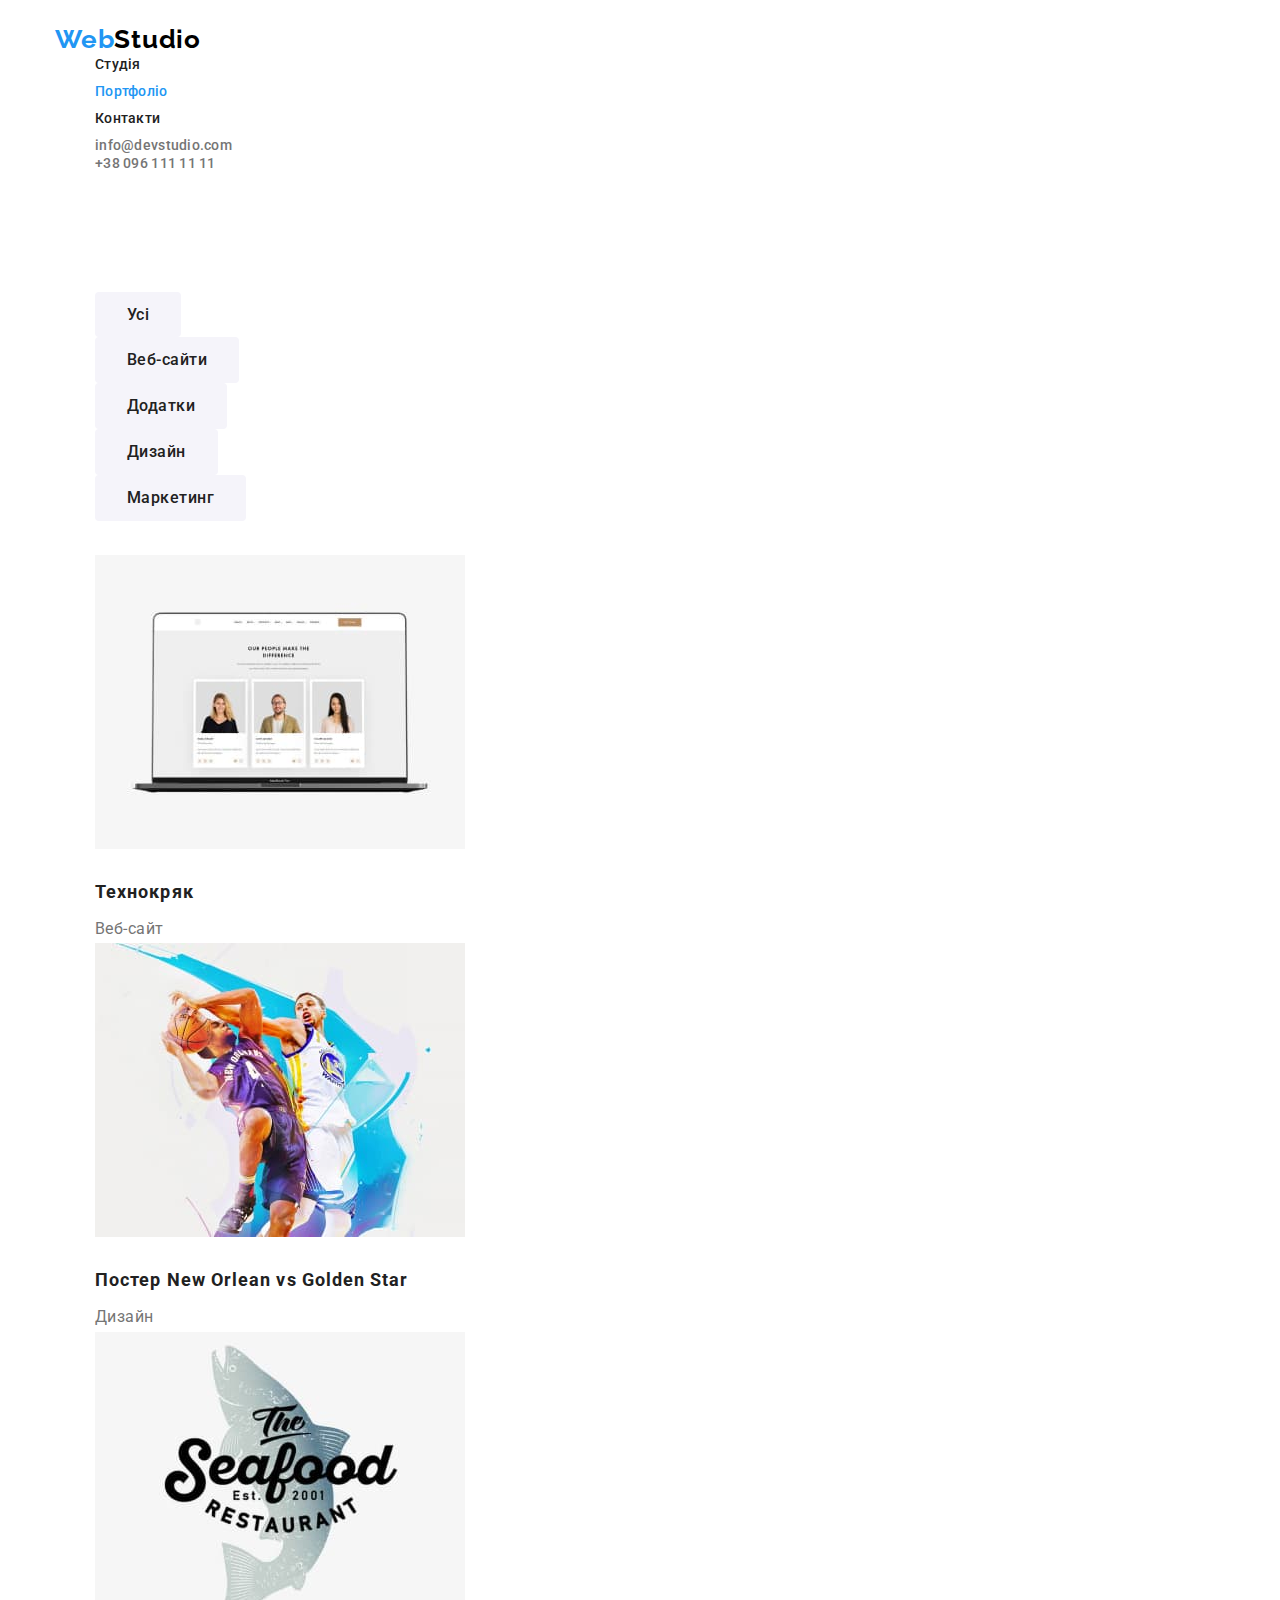
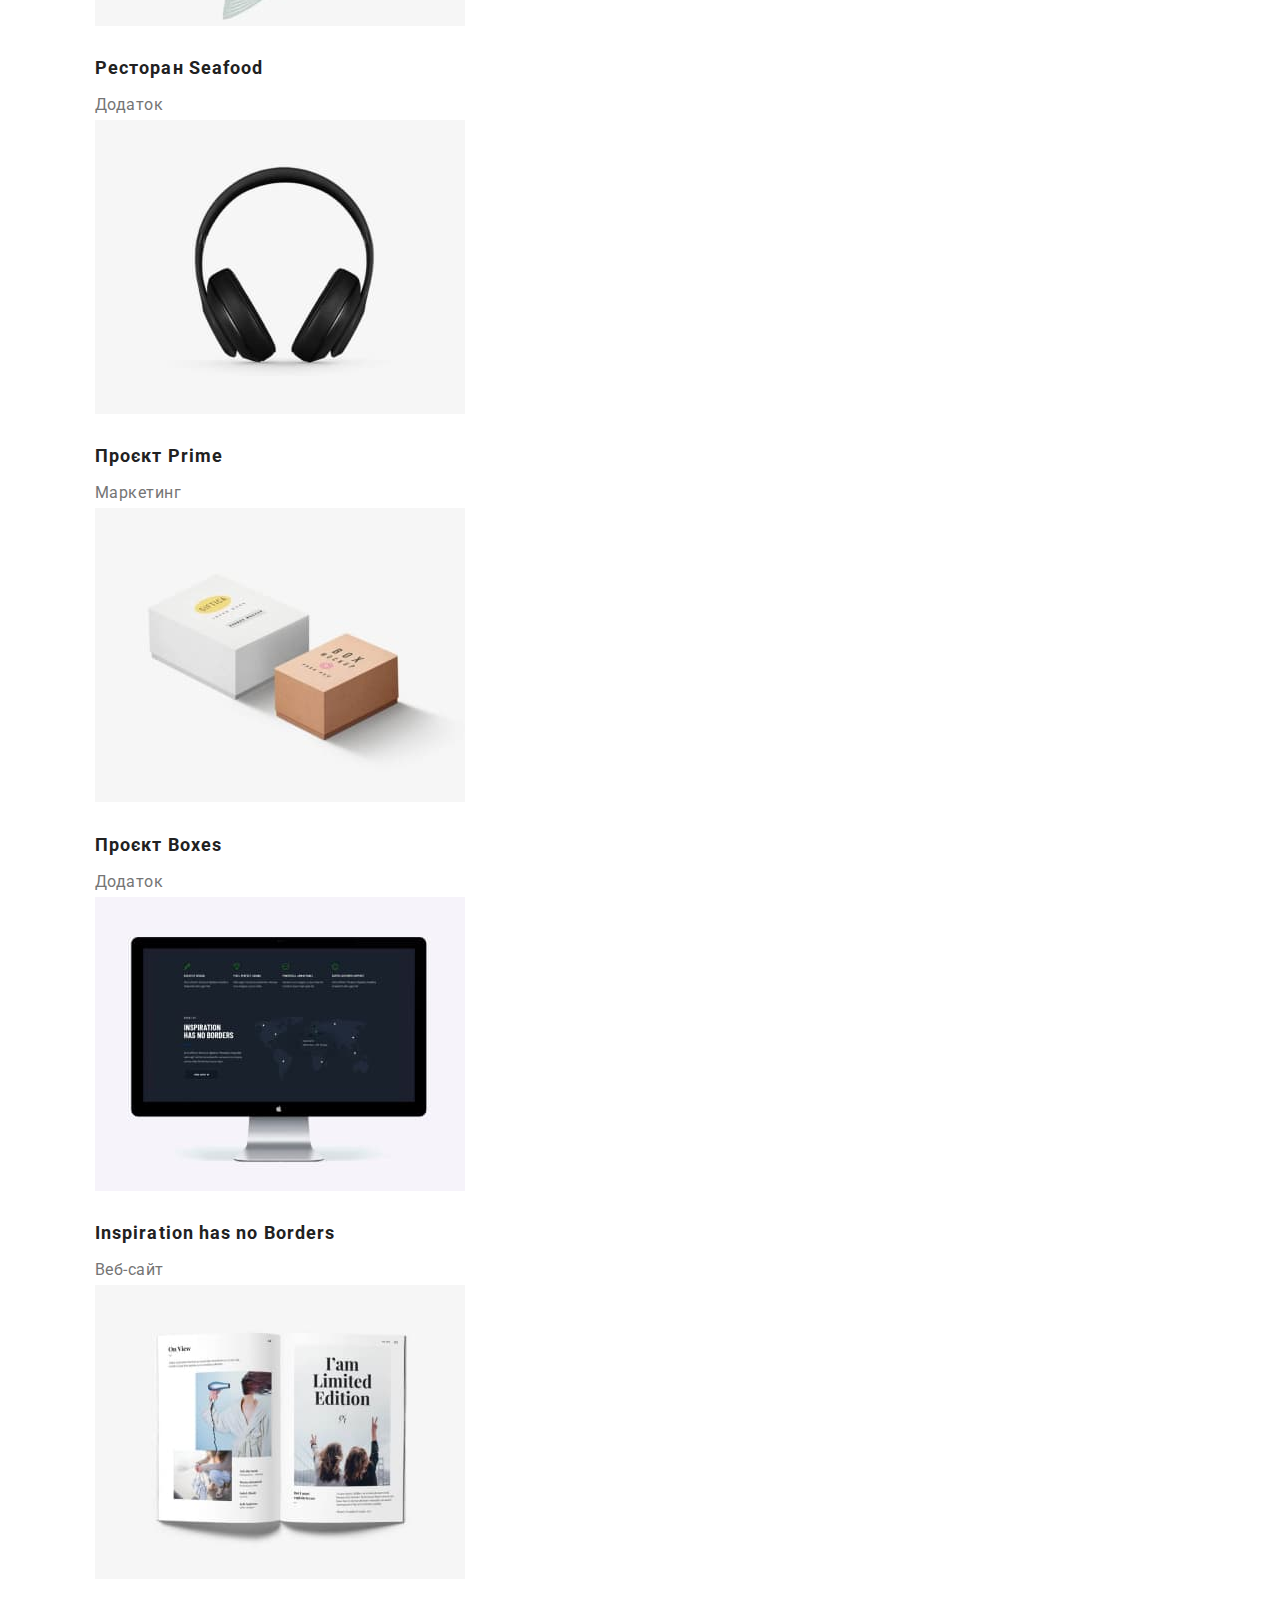
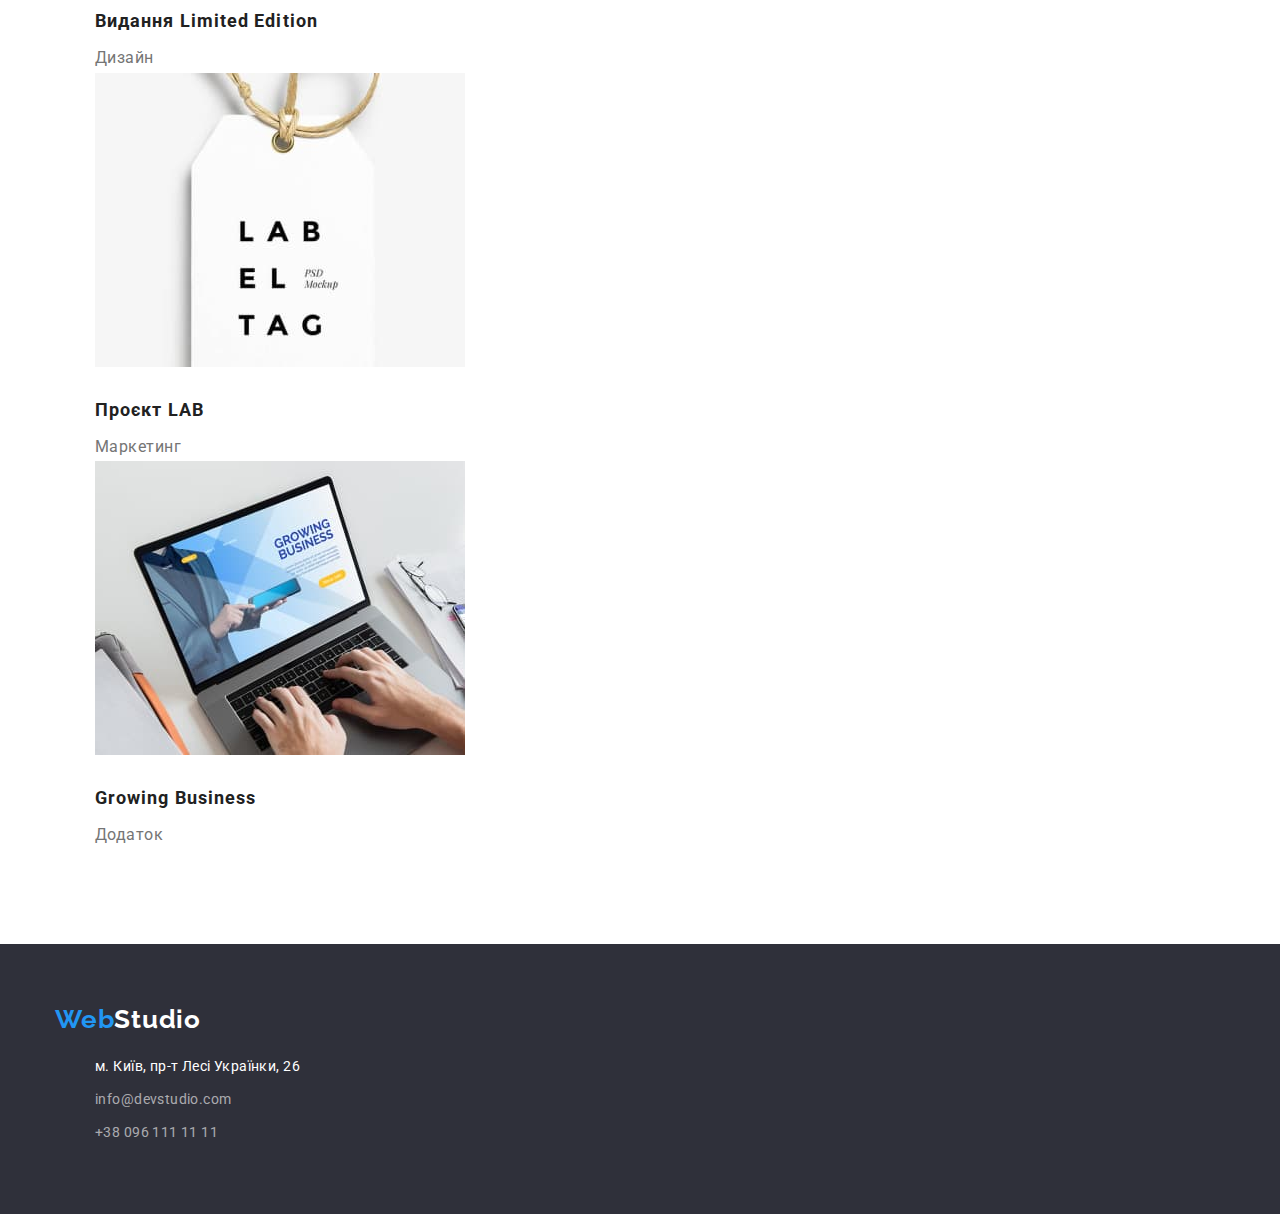
==== portfolio.html @ a7c1e278 "hw-03" ====
<!DOCTYPE html>
<html lang="uk">
  <head>
    <meta charset="UTF-8" />
    <meta http-equiv="X-UA-Compatible" content="IE=edge" />
    <meta name="viewport" content="width=device-width, initial-scale=1.0" />
    <title>Студія</title>
    <link
      href="https://fonts.googleapis.com/css2?family=Raleway:wght@700&family=Roboto:wght@400;500;700;900&display=swap"
      rel="stylesheet"
    />
    <link
      rel="stylesheet"
      href="https://cdnjs.cloudflare.com/ajax/libs/modern-normalize/1.1.0/modern-normalize.min.css"
    />
    <link rel="stylesheet" href="./css/styles.css" />
  </head>
  <body>
    <header class="header">
      <div class="container">
        <a class="logo" href="./">Web<span class="logo-studio">Studio</span></a>
        <nav>
          <ul class="site-nav list">
            <li><a class="link" href="./index.html">Студія</a></li>
            <li>
              <a class="link current" href="./portfolio.html">Портфоліо</a>
            </li>
            <li><a class="link" href="./contacts.html">Контакти</a></li>
          </ul>
        </nav>
        <ul class="contacts-header list">
          <li>
            <a class="contact" href="mailto:info@devstudio.com"
              >info@devstudio.com</a
            >
          </li>
          <li>
            <a class="contact" href="tel:+380961111111">+38 096 111 11 11</a>
          </li>
        </ul>
      </div>
    </header>

    <main>
      <section class="portfolio">
        <div class="container">
          <h1 class="visually-hidden">Портфоліо</h1>
          <ul class="list portfolio">
            <li><button class="button second" type="button">Усі</button></li>
            <li>
              <button class="button second" type="button">Веб-сайти</button>
            </li>
            <li>
              <button class="button second" type="button">Додатки</button>
            </li>
            <li><button class="button second" type="button">Дизайн</button></li>
            <li>
              <button class="button second" type="button">Маркетинг</button>
            </li>
          </ul>
          <ul class="list">
            <li>
              <a href="#"
                ><img
                  class="portfolio-img"
                  src="./images/project1.jpg"
                  width="370"
                  height="294"
                  alt="ноутбук"
                />
                <h2 class="portfolio-title">Технокряк</h2>
                <p class="portfolio-sites">Веб-сайт</p></a
              >
            </li>
            <li>
              <a href="#"
                ><img
                  class="portfolio-img"
                  src="./images/project2.jpg"
                  width="370"
                  height="294"
                  alt="баскетбол"
                />
                <h2 class="portfolio-title">
                  Постер New Orlean vs Golden Star
                </h2>
                <p class="portfolio-sites">Дизайн</p></a
              >
            </li>
            <li>
              <a href="#"
                ><img
                  class="portfolio-img"
                  src="./images/project3.jpg"
                  width="370"
                  height="294"
                  alt="ресторан"
                />
                <h2 class="portfolio-title">Ресторан Seafood</h2>
                <p class="portfolio-sites">Додаток</p></a
              >
            </li>
            <li>
              <a href="#"
                ><img
                  class="portfolio-img"
                  src="./images/project4.jpg"
                  width="370"
                  height="294"
                  alt="навушники"
                />
                <h2 class="portfolio-title">Проєкт Prime</h2>
                <p class="portfolio-sites">Маркетинг</p></a
              >
            </li>
            <li>
              <a href="#"
                ><img
                  class="portfolio-img"
                  src="./images/project5.jpg"
                  width="370"
                  height="294"
                  alt="коробки"
                />
                <h2 class="portfolio-title">Проєкт Boxes</h2>
                <p class="portfolio-sites">Додаток</p></a
              >
            </li>
            <li>
              <a href="#"
                ><img
                  class="portfolio-img"
                  src="./images/project6.jpg"
                  width="370"
                  height="294"
                  alt="монітор"
                />
                <h2 class="portfolio-title">Inspiration has no Borders</h2>
                <p class="portfolio-sites">Веб-сайт</p></a
              >
            </li>
            <li>
              <a href="#"
                ><img
                  class="portfolio-img"
                  src="./images/project7.jpg"
                  width="370"
                  height="294"
                  alt="журнал"
                />
                <h2 class="portfolio-title">Видання Limited Edition</h2>
                <p class="portfolio-sites">Дизайн</p></a
              >
            </li>
            <li>
              <a href="#"
                ><img
                  class="portfolio-img"
                  src="./images/project8.jpg"
                  width="370"
                  height="294"
                  alt="етикетка"
                />
                <h2 class="portfolio-title">Проєкт LAB</h2>
                <p class="portfolio-sites">Маркетинг</p></a
              >
            </li>

            <li>
              <a href="#"
                ><img
                  class="portfolio-img"
                  src="./images/project9.jpg"
                  width="370"
                  height="294"
                  alt="компьютер"
                />
                <h2 class="portfolio-title">Growing Business</h2>
                <p class="portfolio-sites">Додаток</p></a
              >
            </li>
          </ul>
        </div>
      </section>
    </main>
    <footer class="footer">
      <div class="container">
        <a class="logo" href="./">Web<span class="logo-footer">Studio</span></a>
        <address class="footer-address">
          <ul class="address list">
            <li>
              <a class="link location" href="#"
                >м. Київ, пр-т Лесі Українки, 26</a
              >
            </li>
            <li>
              <a class="link" href="mailto:info@devstudio.com"
                >info@devstudio.com</a
              >
            </li>
            <li>
              <a class="link" href="tel:+380961111111">+38 096 111 11 11</a>
            </li>
          </ul>
        </address>
      </div>
    </footer>
  </body>
</html>
---- css/styles.css ----
/* цвет основного цекста #212121 */
/* вторичный цвет #757575 */
/* белый #FFFFFF */
/* цвет акцента #2196F3 */
/* вторчный цвет фона #2F303A */

/* Стилізація сторінки студія */

html {
  box-sizing: border-box;
}

*,
*::before,
*::after {
  box-sizing: inherit;
}

:root {
  --primary-text-color: #212121;
  --secondary-text-color: #757575;
  --accent-text-color: #2196f3;
  --white-proect-color: #ffffff;
}

body {
  margin: 0;
  background-color: var(--white-proect-color);
  color: var(--primary-text-color);
  font-family: Roboto, sans-serif;
}

.container {
  width: 1200px;
  padding-left: 15px;
  padding-right: 15px;
  margin-right: auto;
  margin-left: auto;
}

.list {
  list-style: none;
  margin-top: 0;
  margin-bottom: 0;
}

a {
  text-decoration: none;
}

.visually-hidden {
  position: absolute;
  width: 1px;
  height: 1px;
  margin: -1px;
  border: 0;
  padding: 0;

  white-space: nowrap;
  clip-path: inset(100%);
  clip: rect(0 0 0 0);
  overflow: hidden;
}

/* Header */
.header {
  padding-top: 24px;
  padding-bottom: 25px;
}

.logo {
  color: var(--accent-text-color);
  font-family: "Raleway", sans-serif;
  font-weight: 700;
  font-size: 26px;
  line-height: 1.19;
  letter-spacing: 0.03em;
}

.logo-studio {
  color: #000000;
}

/* Nav */
.site-nav .link {
  color: var(--primary-text-color);
  font-weight: 500;
  font-size: 14px;
  line-height: 1.14;
  letter-spacing: 0.02em;
}

.current.link {
  color: var(--accent-text-color);
}

.site-nav .link:hover,
.site-nav .link:focus {
  color: var(--accent-text-color);
}

.contacts-header .contact {
  color: var(--secondary-text-color);
  font-weight: 500;
  font-size: 14px;
  line-height: 1.14;
  letter-spacing: 0.02em;
}

.contacts-header .contact:hover,
.contacts-header .contact:focus {
  color: var(--accent-text-color);
}

/* main */

/* шапка */

.hero {
  background-color: #2f303a;
  padding-top: 200px;
  padding-bottom: 200px;
}

.hero-title {
  margin-top: 0;
  margin-bottom: 30px;
  font-weight: 900;
  font-size: 44px;
  line-height: 1.36;
  text-align: center;
  letter-spacing: 0.06em;
  text-transform: uppercase;
  color: var(--white-proect-color);
}

.button {
  margin-left: auto;
  margin-right: auto;
  background-color: var(--accent-text-color);
  border-radius: 4px;
  padding: 10px 32px;
  font-family: inherit;
  font-weight: 700;
  font-size: 16px;
  line-height: 1.87;
  display: flex;
  align-items: center;

  letter-spacing: 0.06em;

  color: var(--white-proect-color);
}

.button:hover,
.button:focus {
  background-color: #188ce8;
}

/* <!-- особливості --> */
.section {
  padding-top: 94px;
  padding-bottom: 94px;
}

.section-paragraph {
  margin-top: 0;
  margin-bottom: 0px;
  font-size: 14px;
  line-height: 1.71;
  letter-spacing: 0.03em;
  color: var(--secondary-text-color);
}

.section-title {
  margin-top: 0;
  margin-bottom: 10px;
  font-size: 14px;
  line-height: 1.14;
  letter-spacing: 0.03em;
  text-transform: uppercase;
}

/* заголовки другого рівня */

.box {
  margin-top: 0;
  margin-bottom: 50px;
  font-size: 36px;
  line-height: 1.16;
  text-align: center;
  letter-spacing: 0.03em;
}

/* <!-- команда --> */

.team {
  background-color: #f5f4fa;
  padding-top: 94px;
  padding-bottom: 94px;
}

.team-photo {
  margin-bottom: 30px;
}

.team-name {
  margin-top: 0;
  margin-bottom: 10px;
  font-weight: 500;
  font-size: 16px;
  line-height: 1.18;
  letter-spacing: 0.03em;
}

.team-job {
  margin-top: 0;
  margin-bottom: 0px;
  font-size: 16px;
  line-height: 1.18;
  letter-spacing: 0.03em;
  color: var(--secondary-text-color);
}

/* footer */

.footer {
  background-color: #2f303a;
  padding-top: 60px;
  padding-bottom: 60px;
}

.logo-footer {
  color: var(--white-proect-color);
  display: inline-block;
  margin-bottom: 20px;
}

.footer-address {
  font-style: normal;
}

.link {
  display: inline-block;
  margin-bottom: 9px;
  font-weight: 400;
  font-size: 14px;
  line-height: 1.71;
  letter-spacing: 0.03em;
  color: rgba(255, 255, 255, 0.6);
}

.address .link:hover,
.address .link:focus {
  color: var(--accent-text-color);
}

.location.link {
  color: var(--white-proect-color);
  display: inline-block;
  margin-bottom: 9px;
}

/* стилізація сторінки портфоліо */

.portfolio.list {
  padding-top: 0;
  padding-bottom: 0;
  margin-bottom: 34px;
}
 .portfolio-img {
  display: inline-block;
  margin-bottom: 20px;
 }

.portfolio {
  padding-bottom: 94px;
  padding-top: 94px;
}

.second.button {
  display: inline-block;

  color: var(--primary-text-color);
  font-family: inherit;
  font-weight: 500;
  font-size: 16px;
  line-height: 1.62;
  letter-spacing: 0.03em;
  background: #f5f4fa;
  border-radius: 4px;
  border: none;
}

.second.button:hover,
.second.button:focus {
  color: var(--white-proect-color);
  background-color: var(--accent-text-color);
}

.portfolio-title {
  margin-top: 0;
  margin-bottom: 4px;
  font-weight: 700;
  font-size: 18px;
  line-height: 2;
  letter-spacing: 0.06em;
}

.portfolio .portfolio-title {
  color: var(--primary-text-color);
}

.portfolio-sites {
  margin: 0;
  font-weight: 400;
  font-size: 16px;
  line-height: 1.87;
  letter-spacing: 0.03em;
  color: var(--secondary-text-color);
}
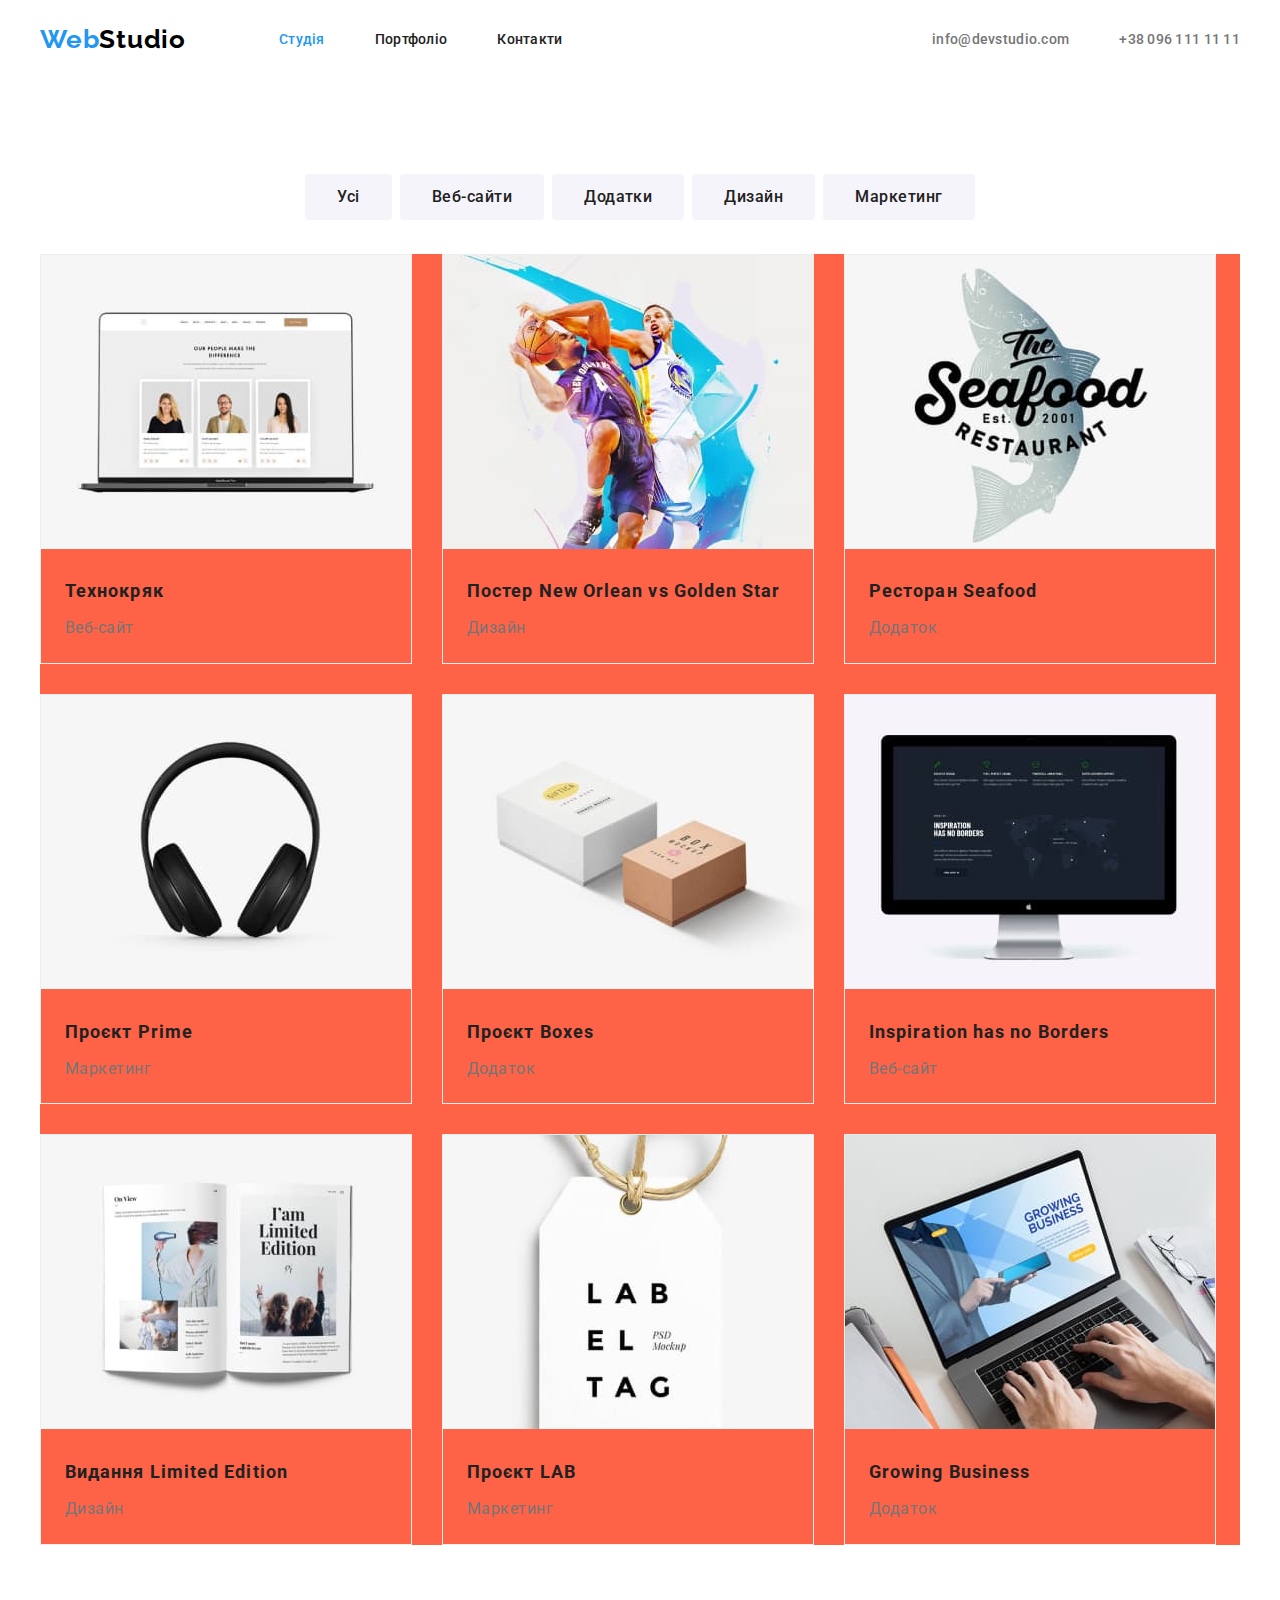
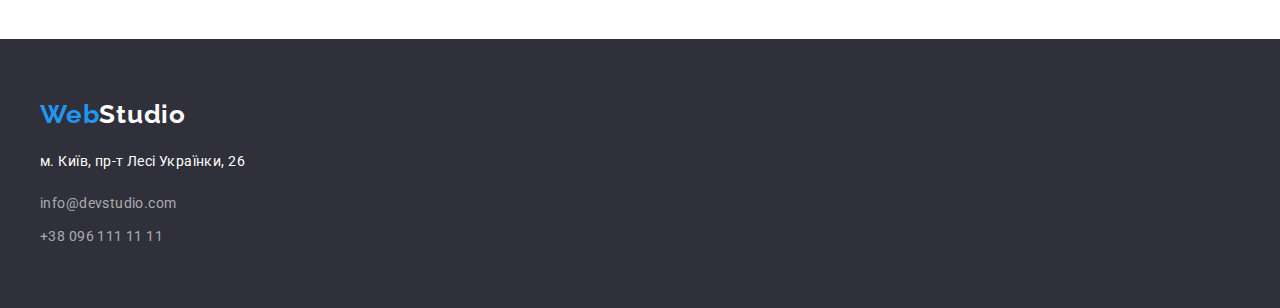
==== commit 853f396b: "update hw03" ====
--- a/portfolio.html
+++ b/portfolio.html
@@ -17,24 +17,28 @@
   </head>
   <body>
     <header class="header">
-      <div class="container">
+      <div class="container main-nav">
         <a class="logo" href="./">Web<span class="logo-studio">Studio</span></a>
         <nav>
           <ul class="site-nav list">
-            <li><a class="link" href="./index.html">Студія</a></li>
-            <li>
-              <a class="link current" href="./portfolio.html">Портфоліо</a>
-            </li>
-            <li><a class="link" href="./contacts.html">Контакти</a></li>
+            <li class="item">
+              <a class="link current" href="./index.html">Студія</a>
+            </li>
+            <li class="item">
+              <a class="link" href="./portfolio.html">Портфоліо</a>
+            </li>
+            <li class="item">
+              <a class="link" href="./contacts.html">Контакти</a>
+            </li>
           </ul>
         </nav>
         <ul class="contacts-header list">
-          <li>
+          <li class="item">
             <a class="contact" href="mailto:info@devstudio.com"
               >info@devstudio.com</a
             >
           </li>
-          <li>
+          <li class="item">
             <a class="contact" href="tel:+380961111111">+38 096 111 11 11</a>
           </li>
         </ul>
@@ -46,20 +50,24 @@
         <div class="container">
           <h1 class="visually-hidden">Портфоліо</h1>
           <ul class="list portfolio">
-            <li><button class="button second" type="button">Усі</button></li>
-            <li>
+            <li class="portfolio-button">
+              <button class="button second" type="button">Усі</button>
+            </li>
+            <li class="portfolio-button">
               <button class="button second" type="button">Веб-сайти</button>
             </li>
-            <li>
+            <li class="portfolio-button">
               <button class="button second" type="button">Додатки</button>
             </li>
-            <li><button class="button second" type="button">Дизайн</button></li>
-            <li>
+            <li class="portfolio-button">
+              <button class="button second" type="button">Дизайн</button>
+            </li>
+            <li class="portfolio-button">
               <button class="button second" type="button">Маркетинг</button>
             </li>
           </ul>
-          <ul class="list">
-            <li>
+          <ul class="list portfolio-imgs">
+            <li class="cards">
               <a href="#"
                 ><img
                   class="portfolio-img"
@@ -72,7 +80,7 @@
                 <p class="portfolio-sites">Веб-сайт</p></a
               >
             </li>
-            <li>
+            <li class="cards">
               <a href="#"
                 ><img
                   class="portfolio-img"
@@ -87,7 +95,7 @@
                 <p class="portfolio-sites">Дизайн</p></a
               >
             </li>
-            <li>
+            <li class="cards">
               <a href="#"
                 ><img
                   class="portfolio-img"
@@ -100,7 +108,7 @@
                 <p class="portfolio-sites">Додаток</p></a
               >
             </li>
-            <li>
+            <li class="cards">
               <a href="#"
                 ><img
                   class="portfolio-img"
@@ -113,7 +121,7 @@
                 <p class="portfolio-sites">Маркетинг</p></a
               >
             </li>
-            <li>
+            <li class="cards">
               <a href="#"
                 ><img
                   class="portfolio-img"
@@ -126,7 +134,7 @@
                 <p class="portfolio-sites">Додаток</p></a
               >
             </li>
-            <li>
+            <li class="cards">
               <a href="#"
                 ><img
                   class="portfolio-img"
@@ -139,7 +147,7 @@
                 <p class="portfolio-sites">Веб-сайт</p></a
               >
             </li>
-            <li>
+            <li class="cards">
               <a href="#"
                 ><img
                   class="portfolio-img"
@@ -152,7 +160,7 @@
                 <p class="portfolio-sites">Дизайн</p></a
               >
             </li>
-            <li>
+            <li class="cards">
               <a href="#"
                 ><img
                   class="portfolio-img"
@@ -166,7 +174,7 @@
               >
             </li>
 
-            <li>
+            <li class="cards">
               <a href="#"
                 ><img
                   class="portfolio-img"
@@ -188,17 +196,17 @@
         <a class="logo" href="./">Web<span class="logo-footer">Studio</span></a>
         <address class="footer-address">
           <ul class="address list">
-            <li>
+            <li class="end">
               <a class="link location" href="#"
                 >м. Київ, пр-т Лесі Українки, 26</a
               >
             </li>
-            <li>
+            <li class="end">
               <a class="link" href="mailto:info@devstudio.com"
                 >info@devstudio.com</a
               >
             </li>
-            <li>
+            <li class="end">
               <a class="link" href="tel:+380961111111">+38 096 111 11 11</a>
             </li>
           </ul>
--- a/css/styles.css
+++ b/css/styles.css
@@ -31,7 +31,7 @@
 }
 
 .container {
-  width: 1200px;
+  width: 1230px;
   padding-left: 15px;
   padding-right: 15px;
   margin-right: auto;
@@ -42,6 +42,7 @@
   list-style: none;
   margin-top: 0;
   margin-bottom: 0;
+  padding: 0;
 }
 
 a {
@@ -82,6 +83,21 @@
 }
 
 /* Nav */
+
+.main-nav {
+  display: flex;
+  align-items: center;
+}
+
+.site-nav {
+  display: flex;
+  margin-left: 93px;
+}
+
+.site-nav .item:not(:last-child) {
+  margin-right: 50px;
+}
+
 .site-nav .link {
   color: var(--primary-text-color);
   font-weight: 500;
@@ -99,6 +115,15 @@
   color: var(--accent-text-color);
 }
 
+.contacts-header {
+  display: flex;
+  margin-left: auto;
+}
+
+.contacts-header .item + .item {
+  margin-left: 50px;
+}
+
 .contacts-header .contact {
   color: var(--secondary-text-color);
   font-weight: 500;
@@ -120,23 +145,25 @@
   background-color: #2f303a;
   padding-top: 200px;
   padding-bottom: 200px;
+  text-align: center;
 }
 
 .hero-title {
   margin-top: 0;
   margin-bottom: 30px;
+  margin-left: auto;
+  margin-right: auto;
   font-weight: 900;
   font-size: 44px;
   line-height: 1.36;
-  text-align: center;
+  width: 696px;
+
   letter-spacing: 0.06em;
   text-transform: uppercase;
   color: var(--white-proect-color);
 }
 
 .button {
-  margin-left: auto;
-  margin-right: auto;
   background-color: var(--accent-text-color);
   border-radius: 4px;
   padding: 10px 32px;
@@ -144,7 +171,7 @@
   font-weight: 700;
   font-size: 16px;
   line-height: 1.87;
-  display: flex;
+
   align-items: center;
 
   letter-spacing: 0.06em;
@@ -158,6 +185,20 @@
 }
 
 /* <!-- особливості --> */
+
+.specials .list {
+  display: flex;
+}
+
+.elements {
+  width: calc((100%-90px) / 4);
+  margin-right: 30px;
+}
+
+.elements:nth-child(4n) {
+  margin-right: 0;
+}
+
 .section {
   padding-top: 94px;
   padding-bottom: 94px;
@@ -192,7 +233,33 @@
   letter-spacing: 0.03em;
 }
 
+/* <!-- чим ми займаємось --> */
+.employment .list {
+  display: flex;
+}
+
+.images {
+  width: calc((100%-60px) / 3);
+  margin-right: 30px;
+}
+
+.images:nth-child(3n) {
+  margin-right: 0;
+}
+
 /* <!-- команда --> */
+
+.people .list {
+  display: flex;
+}
+
+.workers {
+  width: calc((100%-90px) / 4);
+  margin-right: 30px;
+}
+.workers:nth-child(4n) {
+  margin-right: 0;
+}
 
 .team {
   background-color: #f5f4fa;
@@ -240,9 +307,16 @@
   font-style: normal;
 }
 
+.end {
+  margin-bottom: 9px;
+}
+
+.end:last-child {
+  margin-bottom: 0;
+}
+
 .link {
   display: inline-block;
-  margin-bottom: 9px;
   font-weight: 400;
   font-size: 14px;
   line-height: 1.71;
@@ -264,14 +338,23 @@
 /* стилізація сторінки портфоліо */
 
 .portfolio.list {
+  display: flex;
+  justify-content: center;
+}
+
+.portfolio-button {
+  margin-right: 8px;
+}
+
+.portfolio-button:last-child {
+  margin-right: 0;
+}
+
+.portfolio.list {
   padding-top: 0;
   padding-bottom: 0;
   margin-bottom: 34px;
 }
- .portfolio-img {
-  display: inline-block;
-  margin-bottom: 20px;
- }
 
 .portfolio {
   padding-bottom: 94px;
@@ -298,7 +381,21 @@
   background-color: var(--accent-text-color);
 }
 
+.portfolio-imgs {
+  display: flex;
+  flex-wrap: wrap;
+  gap: 30px;
+  background-color: tomato;
+}
+
+.cards {
+  border: 1px solid #eeeeee;
+}
+
 .portfolio-title {
+  padding-top: 20px;
+  padding-left: 24px;
+  padding-right: 24px;
   margin-top: 0;
   margin-bottom: 4px;
   font-weight: 700;
@@ -312,6 +409,9 @@
 }
 
 .portfolio-sites {
+  padding-bottom: 20px;
+  padding-left: 24px;
+  padding-right: 24px;
   margin: 0;
   font-weight: 400;
   font-size: 16px;
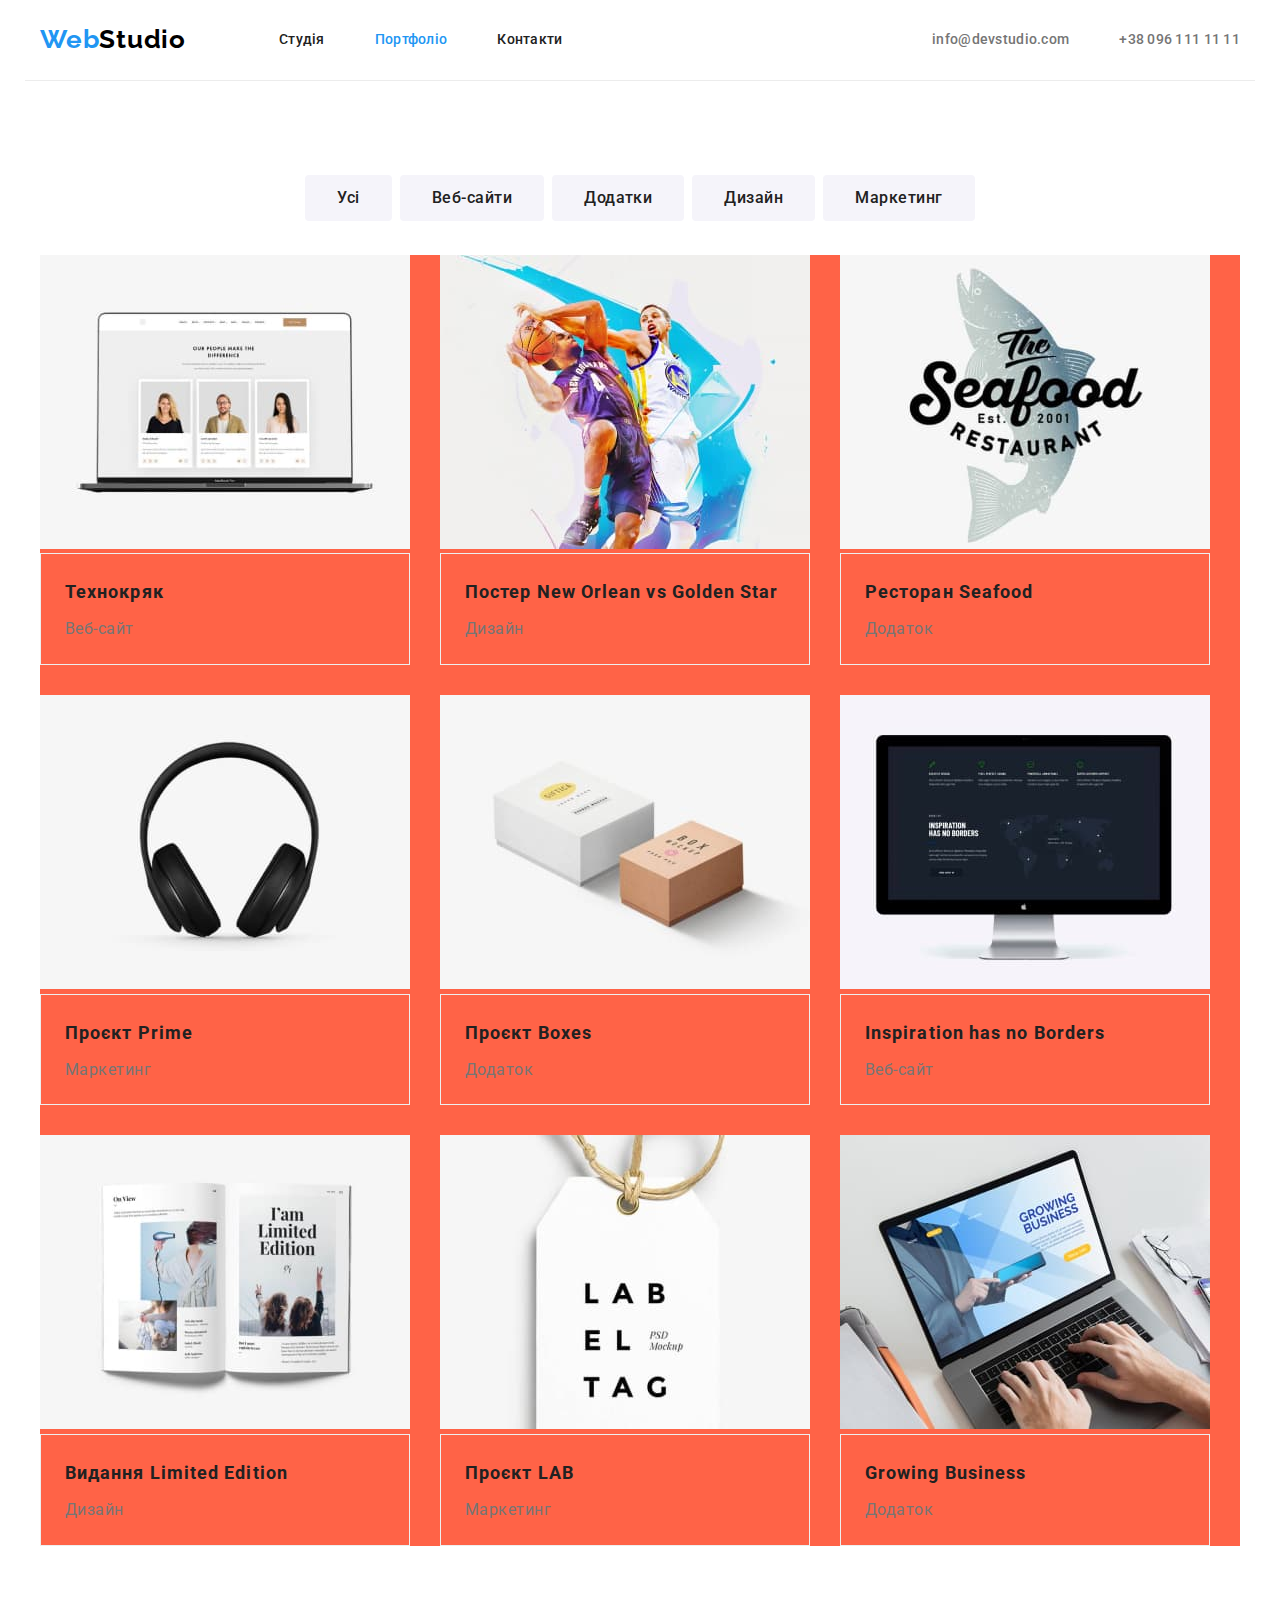
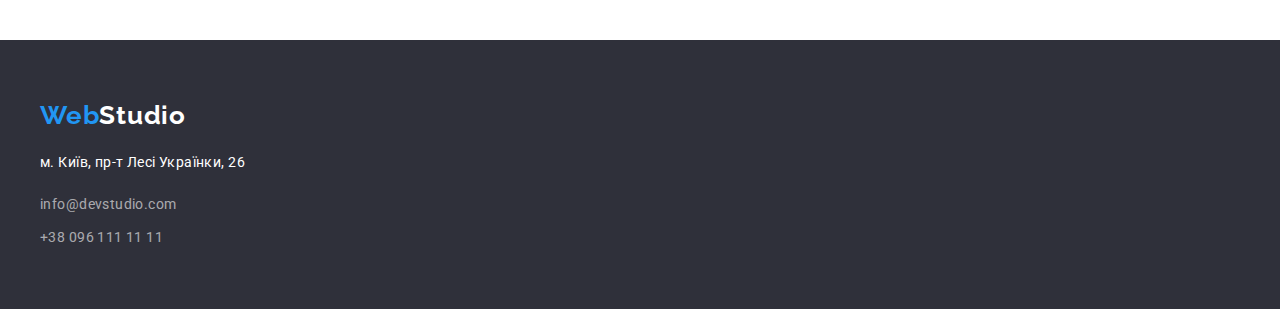
==== commit 8dc5ce96: "update1 hw3" ====
--- a/portfolio.html
+++ b/portfolio.html
@@ -22,10 +22,10 @@
         <nav>
           <ul class="site-nav list">
             <li class="item">
-              <a class="link current" href="./index.html">Студія</a>
+              <a class="link " href="./index.html">Студія</a>
             </li>
             <li class="item">
-              <a class="link" href="./portfolio.html">Портфоліо</a>
+              <a class="link current" href="./portfolio.html">Портфоліо</a>
             </li>
             <li class="item">
               <a class="link" href="./contacts.html">Контакти</a>
@@ -76,8 +76,8 @@
                   height="294"
                   alt="ноутбук"
                 />
-                <h2 class="portfolio-title">Технокряк</h2>
-                <p class="portfolio-sites">Веб-сайт</p></a
+                <div class="title-sites"><h2 class="portfolio-title">Технокряк</h2>
+                <p class="portfolio-sites">Веб-сайт</p></div></a
               >
             </li>
             <li class="cards">
@@ -89,10 +89,10 @@
                   height="294"
                   alt="баскетбол"
                 />
-                <h2 class="portfolio-title">
+                <div class="title-sites"><h2 class="portfolio-title">
                   Постер New Orlean vs Golden Star
                 </h2>
-                <p class="portfolio-sites">Дизайн</p></a
+                <p class="portfolio-sites">Дизайн</p></div></a
               >
             </li>
             <li class="cards">
@@ -104,8 +104,8 @@
                   height="294"
                   alt="ресторан"
                 />
-                <h2 class="portfolio-title">Ресторан Seafood</h2>
-                <p class="portfolio-sites">Додаток</p></a
+                <div class="title-sites"><h2 class="portfolio-title">Ресторан Seafood</h2>
+                <p class="portfolio-sites">Додаток</p></div></a
               >
             </li>
             <li class="cards">
@@ -117,8 +117,8 @@
                   height="294"
                   alt="навушники"
                 />
-                <h2 class="portfolio-title">Проєкт Prime</h2>
-                <p class="portfolio-sites">Маркетинг</p></a
+                <div class="title-sites"><h2 class="portfolio-title">Проєкт Prime</h2>
+                <p class="portfolio-sites">Маркетинг</p></div></a
               >
             </li>
             <li class="cards">
@@ -130,8 +130,8 @@
                   height="294"
                   alt="коробки"
                 />
-                <h2 class="portfolio-title">Проєкт Boxes</h2>
-                <p class="portfolio-sites">Додаток</p></a
+                <div class="title-sites"><h2 class="portfolio-title">Проєкт Boxes</h2>
+                <p class="portfolio-sites">Додаток</p></div></a
               >
             </li>
             <li class="cards">
@@ -143,8 +143,8 @@
                   height="294"
                   alt="монітор"
                 />
-                <h2 class="portfolio-title">Inspiration has no Borders</h2>
-                <p class="portfolio-sites">Веб-сайт</p></a
+                <div class="title-sites"><h2 class="portfolio-title">Inspiration has no Borders</h2>
+                <p class="portfolio-sites">Веб-сайт</p></div></a
               >
             </li>
             <li class="cards">
@@ -156,8 +156,8 @@
                   height="294"
                   alt="журнал"
                 />
-                <h2 class="portfolio-title">Видання Limited Edition</h2>
-                <p class="portfolio-sites">Дизайн</p></a
+                <div class="title-sites"><h2 class="portfolio-title">Видання Limited Edition</h2>
+                <p class="portfolio-sites">Дизайн</p></div></a
               >
             </li>
             <li class="cards">
@@ -169,8 +169,8 @@
                   height="294"
                   alt="етикетка"
                 />
-                <h2 class="portfolio-title">Проєкт LAB</h2>
-                <p class="portfolio-sites">Маркетинг</p></a
+                <div class="title-sites"><h2 class="portfolio-title">Проєкт LAB</h2>
+                <p class="portfolio-sites">Маркетинг</p></div></a
               >
             </li>
 
@@ -183,8 +183,8 @@
                   height="294"
                   alt="компьютер"
                 />
-                <h2 class="portfolio-title">Growing Business</h2>
-                <p class="portfolio-sites">Додаток</p></a
+                <div class="title-sites"><h2 class="portfolio-title">Growing Business</h2>
+                <p class="portfolio-sites">Додаток</p></div></a
               >
             </li>
           </ul>
--- a/css/styles.css
+++ b/css/styles.css
@@ -64,9 +64,11 @@
 }
 
 /* Header */
-.header {
+
+ .main-nav {
   padding-top: 24px;
   padding-bottom: 25px;
+  border-bottom: 1px solid #ECECEC;
 }
 
 .logo {
@@ -337,6 +339,7 @@
 
 /* стилізація сторінки портфоліо */
 
+
 .portfolio.list {
   display: flex;
   justify-content: center;
@@ -388,14 +391,19 @@
   background-color: tomato;
 }
 
-.cards {
+
+/* .cards {
+  flex-basis: calc((100% - 60px) / 3);
+}  */
+
+.title-sites {
+  padding: 20px 24px;
   border: 1px solid #eeeeee;
-}
+  
+}
+
 
 .portfolio-title {
-  padding-top: 20px;
-  padding-left: 24px;
-  padding-right: 24px;
   margin-top: 0;
   margin-bottom: 4px;
   font-weight: 700;
@@ -409,9 +417,6 @@
 }
 
 .portfolio-sites {
-  padding-bottom: 20px;
-  padding-left: 24px;
-  padding-right: 24px;
   margin: 0;
   font-weight: 400;
   font-size: 16px;
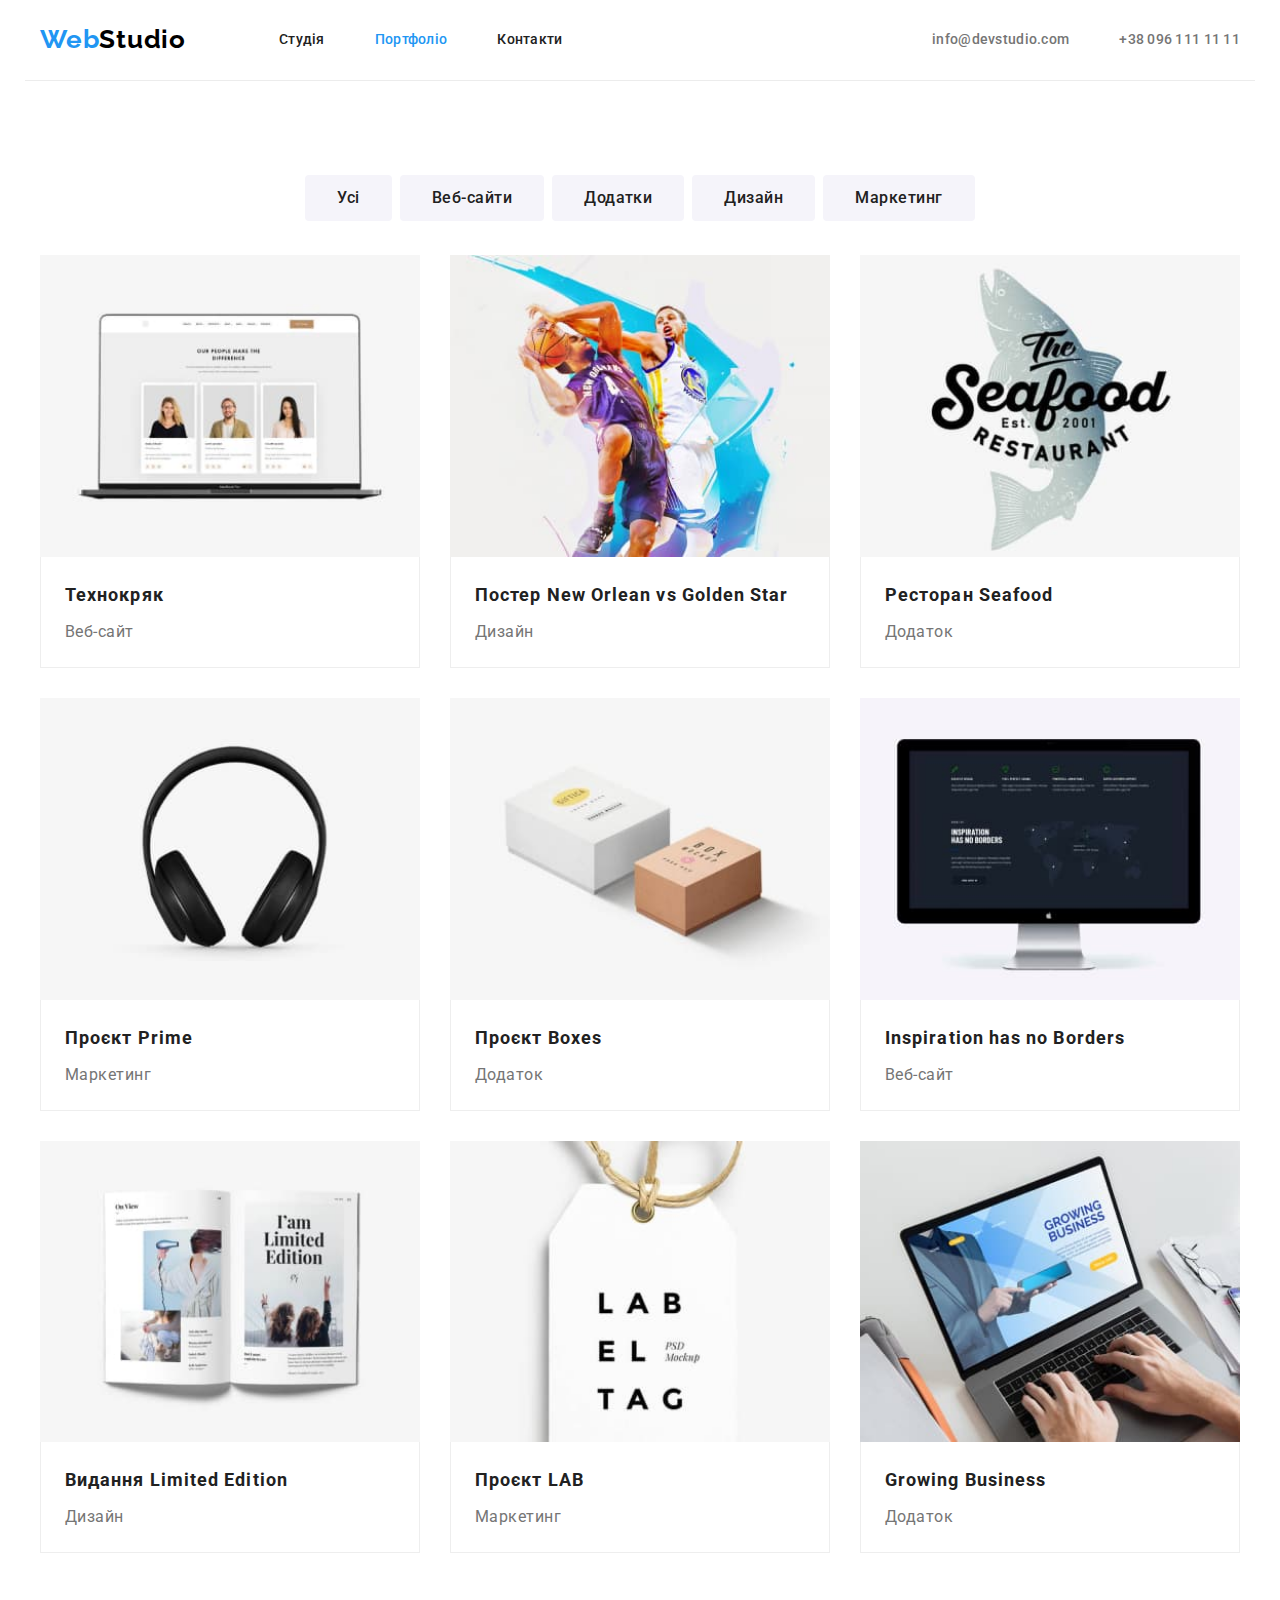
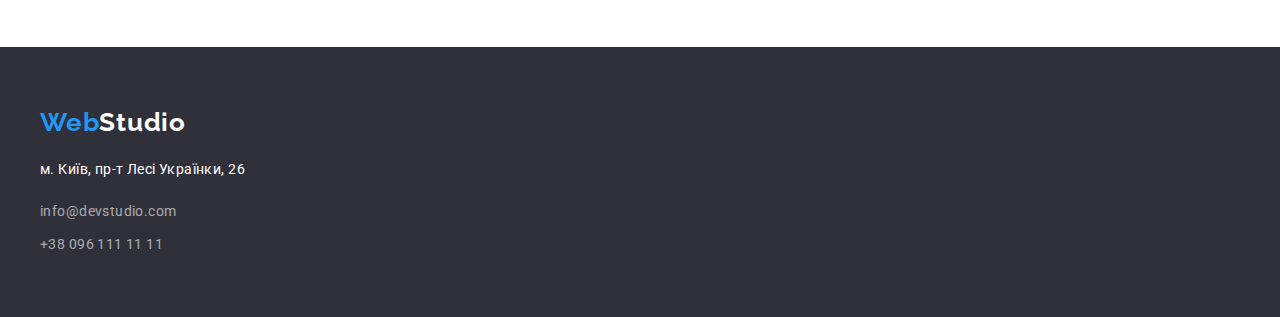
==== commit 344d44b7: "update2 hw3" ====
--- a/portfolio.html
+++ b/portfolio.html
@@ -22,7 +22,7 @@
         <nav>
           <ul class="site-nav list">
             <li class="item">
-              <a class="link " href="./index.html">Студія</a>
+              <a class="link" href="./index.html">Студія</a>
             </li>
             <li class="item">
               <a class="link current" href="./portfolio.html">Портфоліо</a>
@@ -76,8 +76,10 @@
                   height="294"
                   alt="ноутбук"
                 />
-                <div class="title-sites"><h2 class="portfolio-title">Технокряк</h2>
-                <p class="portfolio-sites">Веб-сайт</p></div></a
+                <div class="title-sites">
+                  <h2 class="portfolio-title">Технокряк</h2>
+                  <p class="portfolio-sites">Веб-сайт</p>
+                </div></a
               >
             </li>
             <li class="cards">
@@ -89,10 +91,12 @@
                   height="294"
                   alt="баскетбол"
                 />
-                <div class="title-sites"><h2 class="portfolio-title">
-                  Постер New Orlean vs Golden Star
-                </h2>
-                <p class="portfolio-sites">Дизайн</p></div></a
+                <div class="title-sites">
+                  <h2 class="portfolio-title">
+                    Постер New Orlean vs Golden Star
+                  </h2>
+                  <p class="portfolio-sites">Дизайн</p>
+                </div></a
               >
             </li>
             <li class="cards">
@@ -104,8 +108,10 @@
                   height="294"
                   alt="ресторан"
                 />
-                <div class="title-sites"><h2 class="portfolio-title">Ресторан Seafood</h2>
-                <p class="portfolio-sites">Додаток</p></div></a
+                <div class="title-sites">
+                  <h2 class="portfolio-title">Ресторан Seafood</h2>
+                  <p class="portfolio-sites">Додаток</p>
+                </div></a
               >
             </li>
             <li class="cards">
@@ -117,8 +123,10 @@
                   height="294"
                   alt="навушники"
                 />
-                <div class="title-sites"><h2 class="portfolio-title">Проєкт Prime</h2>
-                <p class="portfolio-sites">Маркетинг</p></div></a
+                <div class="title-sites">
+                  <h2 class="portfolio-title">Проєкт Prime</h2>
+                  <p class="portfolio-sites">Маркетинг</p>
+                </div></a
               >
             </li>
             <li class="cards">
@@ -130,8 +138,10 @@
                   height="294"
                   alt="коробки"
                 />
-                <div class="title-sites"><h2 class="portfolio-title">Проєкт Boxes</h2>
-                <p class="portfolio-sites">Додаток</p></div></a
+                <div class="title-sites">
+                  <h2 class="portfolio-title">Проєкт Boxes</h2>
+                  <p class="portfolio-sites">Додаток</p>
+                </div></a
               >
             </li>
             <li class="cards">
@@ -143,8 +153,10 @@
                   height="294"
                   alt="монітор"
                 />
-                <div class="title-sites"><h2 class="portfolio-title">Inspiration has no Borders</h2>
-                <p class="portfolio-sites">Веб-сайт</p></div></a
+                <div class="title-sites">
+                  <h2 class="portfolio-title">Inspiration has no Borders</h2>
+                  <p class="portfolio-sites">Веб-сайт</p>
+                </div></a
               >
             </li>
             <li class="cards">
@@ -156,8 +168,10 @@
                   height="294"
                   alt="журнал"
                 />
-                <div class="title-sites"><h2 class="portfolio-title">Видання Limited Edition</h2>
-                <p class="portfolio-sites">Дизайн</p></div></a
+                <div class="title-sites">
+                  <h2 class="portfolio-title">Видання Limited Edition</h2>
+                  <p class="portfolio-sites">Дизайн</p>
+                </div></a
               >
             </li>
             <li class="cards">
@@ -169,8 +183,10 @@
                   height="294"
                   alt="етикетка"
                 />
-                <div class="title-sites"><h2 class="portfolio-title">Проєкт LAB</h2>
-                <p class="portfolio-sites">Маркетинг</p></div></a
+                <div class="title-sites">
+                  <h2 class="portfolio-title">Проєкт LAB</h2>
+                  <p class="portfolio-sites">Маркетинг</p>
+                </div></a
               >
             </li>
 
@@ -183,8 +199,10 @@
                   height="294"
                   alt="компьютер"
                 />
-                <div class="title-sites"><h2 class="portfolio-title">Growing Business</h2>
-                <p class="portfolio-sites">Додаток</p></div></a
+                <div class="title-sites">
+                  <h2 class="portfolio-title">Growing Business</h2>
+                  <p class="portfolio-sites">Додаток</p>
+                </div></a
               >
             </li>
           </ul>
--- a/css/styles.css
+++ b/css/styles.css
@@ -65,10 +65,10 @@
 
 /* Header */
 
- .main-nav {
+.main-nav {
   padding-top: 24px;
   padding-bottom: 25px;
-  border-bottom: 1px solid #ECECEC;
+  border-bottom: 1px solid #ececec;
 }
 
 .logo {
@@ -339,7 +339,6 @@
 
 /* стилізація сторінки портфоліо */
 
-
 .portfolio.list {
   display: flex;
   justify-content: center;
@@ -388,20 +387,24 @@
   display: flex;
   flex-wrap: wrap;
   gap: 30px;
-  background-color: tomato;
-}
-
-
-/* .cards {
+}
+
+.portfolio-img {
+  display: block;
+  width: 100%;
+  height: auto;
+}
+
+.cards {
   flex-basis: calc((100% - 60px) / 3);
-}  */
+}
 
 .title-sites {
   padding: 20px 24px;
-  border: 1px solid #eeeeee;
-  
-}
-
+  border-bottom: 1px solid #eeeeee;
+  border-right: 1px solid #eeeeee;
+  border-left: 1px solid #eeeeee;
+}
 
 .portfolio-title {
   margin-top: 0;
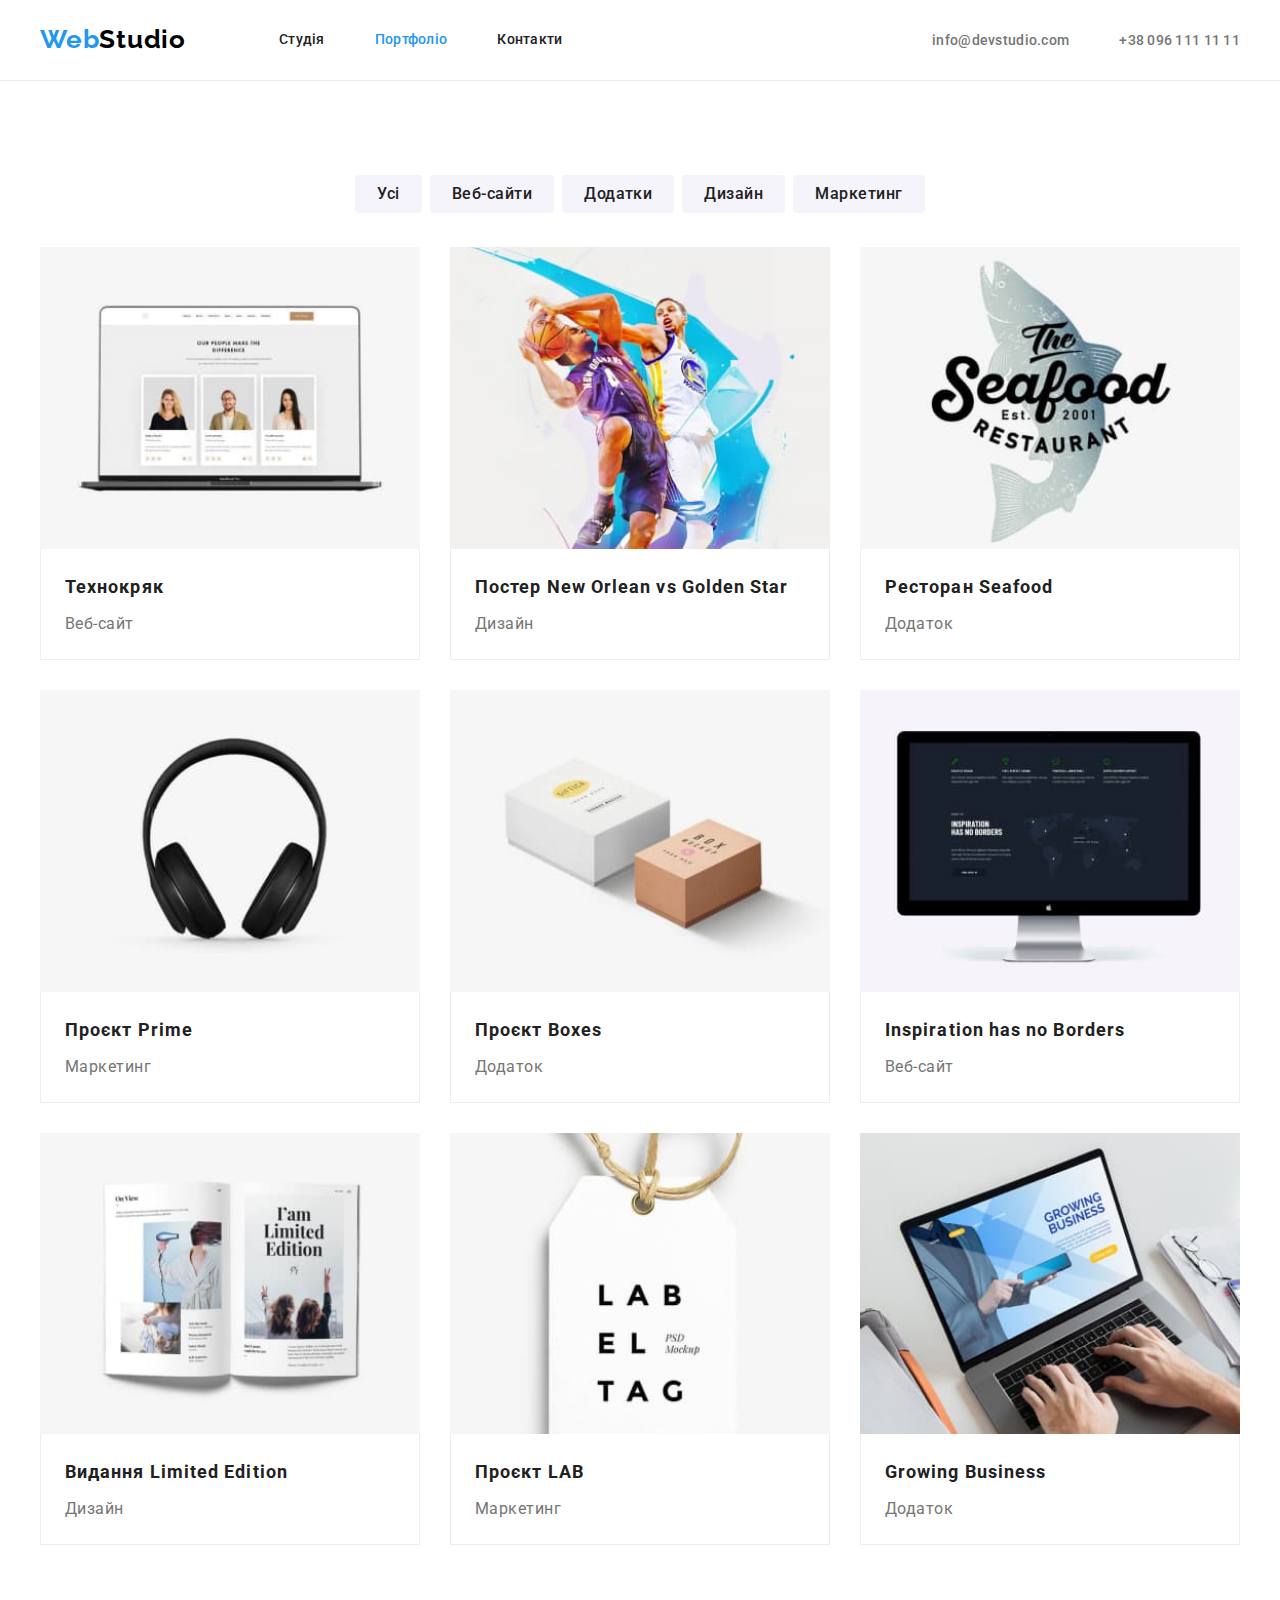
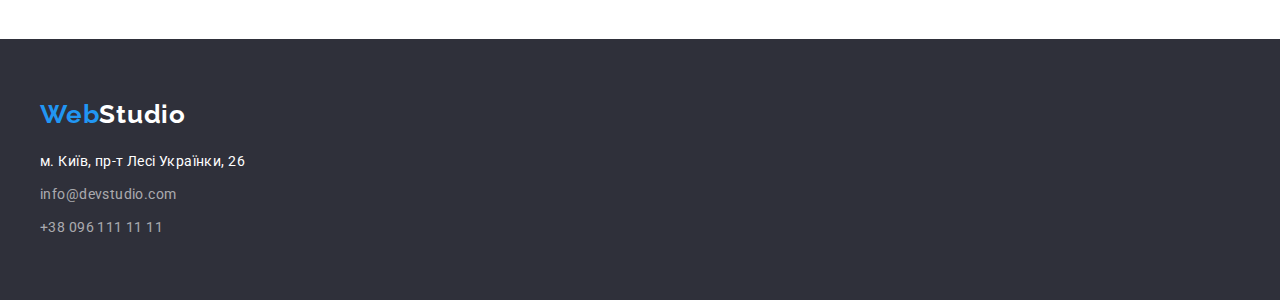
==== commit 89ed6391: "update03 hw3" ====
--- a/portfolio.html
+++ b/portfolio.html
@@ -22,7 +22,7 @@
         <nav>
           <ul class="site-nav list">
             <li class="item">
-              <a class="link" href="./index.html">Студія</a>
+              <a class="link " href="./index.html">Студія</a>
             </li>
             <li class="item">
               <a class="link current" href="./portfolio.html">Портфоліо</a>
--- a/css/styles.css
+++ b/css/styles.css
@@ -30,6 +30,9 @@
   font-family: Roboto, sans-serif;
 }
 
+img {
+  display: block;
+}
 .container {
   width: 1230px;
   padding-left: 15px;
@@ -65,13 +68,13 @@
 
 /* Header */
 
-.main-nav {
+.header {
+  border-bottom: 1px solid #ececec;
+}
+
+.logo {
   padding-top: 24px;
   padding-bottom: 25px;
-  border-bottom: 1px solid #ececec;
-}
-
-.logo {
   color: var(--accent-text-color);
   font-family: "Raleway", sans-serif;
   font-weight: 700;
@@ -101,6 +104,8 @@
 }
 
 .site-nav .link {
+  padding-top: 32px;
+  padding-bottom: 32px;
   color: var(--primary-text-color);
   font-weight: 500;
   font-size: 14px;
@@ -158,7 +163,7 @@
   font-weight: 900;
   font-size: 44px;
   line-height: 1.36;
-  width: 696px;
+  max-width: 696px;
 
   letter-spacing: 0.06em;
   text-transform: uppercase;
@@ -169,15 +174,14 @@
   background-color: var(--accent-text-color);
   border-radius: 4px;
   padding: 10px 32px;
+  border: none;
+  cursor: pointer;
   font-family: inherit;
   font-weight: 700;
   font-size: 16px;
   line-height: 1.87;
-
   align-items: center;
-
   letter-spacing: 0.06em;
-
   color: var(--white-proect-color);
 }
 
@@ -193,7 +197,7 @@
 }
 
 .elements {
-  width: calc((100%-90px) / 4);
+  width: calc((100% - 90px) / 4);
   margin-right: 30px;
 }
 
@@ -236,6 +240,11 @@
 }
 
 /* <!-- чим ми займаємось --> */
+
+.work {
+  padding-top: 0;
+}
+
 .employment .list {
   display: flex;
 }
@@ -251,12 +260,25 @@
 
 /* <!-- команда --> */
 
+.team-content {
+  text-align: center;
+  padding-top: 30px;
+  padding-bottom: 30px;
+  background-color: var(--white-proect-color);
+}
+
+.team-photo {
+  display: block;
+  width: 100%;
+  height: auto;
+}
+
 .people .list {
   display: flex;
 }
 
 .workers {
-  width: calc((100%-90px) / 4);
+  width: calc((100% - 90px) / 4);
   margin-right: 30px;
 }
 .workers:nth-child(4n) {
@@ -269,9 +291,6 @@
   padding-bottom: 94px;
 }
 
-.team-photo {
-  margin-bottom: 30px;
-}
 
 .team-name {
   margin-top: 0;
@@ -302,7 +321,6 @@
 .logo-footer {
   color: var(--white-proect-color);
   display: inline-block;
-  margin-bottom: 20px;
 }
 
 .footer-address {
@@ -334,7 +352,8 @@
 .location.link {
   color: var(--white-proect-color);
   display: inline-block;
-  margin-bottom: 9px;
+  margin-top: 20px;
+  
 }
 
 /* стилізація сторінки портфоліо */
@@ -365,7 +384,7 @@
 
 .second.button {
   display: inline-block;
-
+  padding: 6px 22px;
   color: var(--primary-text-color);
   font-family: inherit;
   font-weight: 500;
